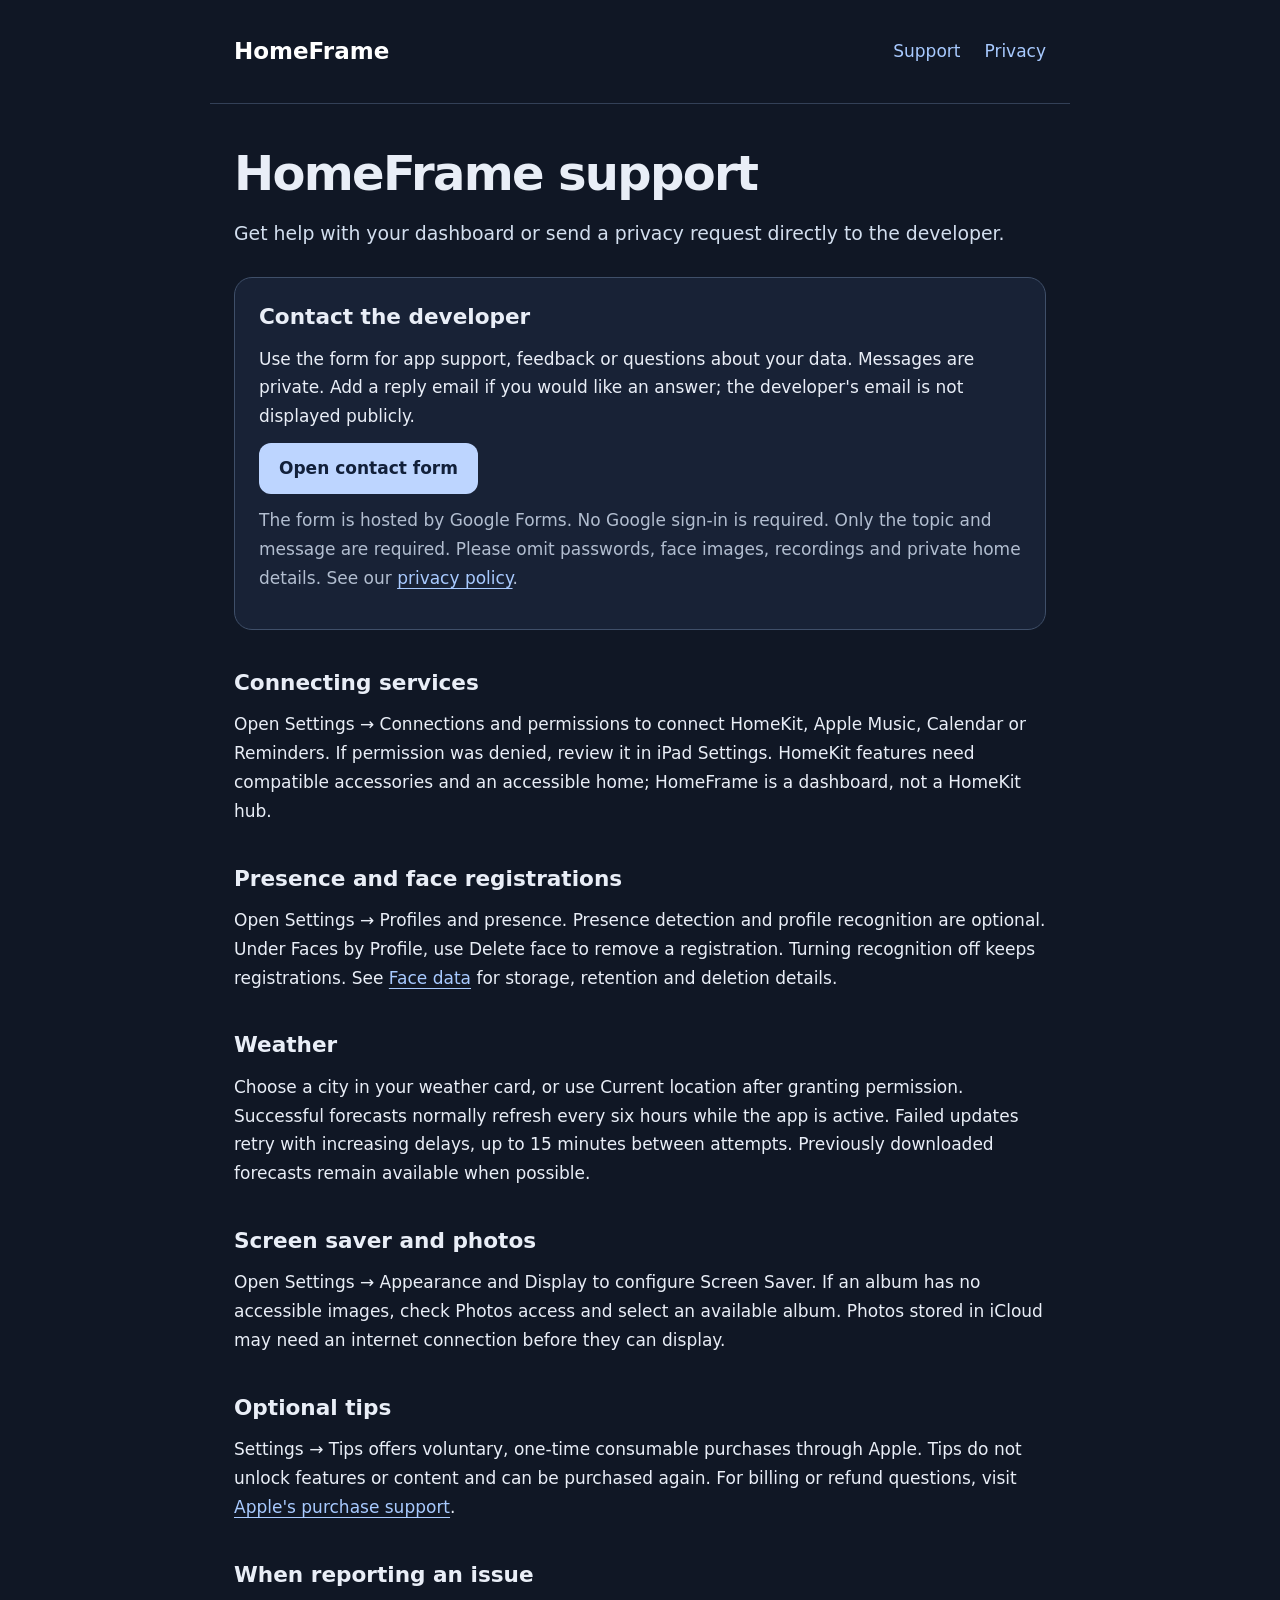
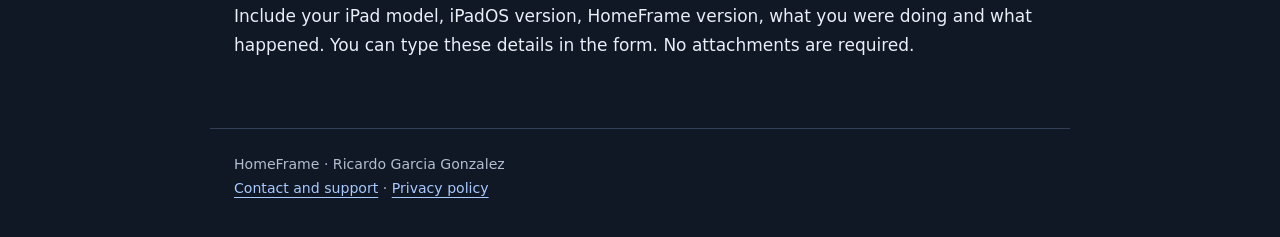
==== support.html @ c03d49c6 "Publish HomeFrame support and privacy pages" ====
<!doctype html>
<html lang="en"><head><meta charset="utf-8"><meta name="viewport" content="width=device-width, initial-scale=1"><meta name="description" content="Contact the HomeFrame developer for support and privacy requests."><meta name="referrer" content="no-referrer"><title>Support — HomeFrame</title><link rel="stylesheet" href="style.css"></head>
<body><a class="skip" href="#main">Skip to content</a><header><a class="brand" href="index.html">HomeFrame</a><nav aria-label="Main navigation"><a href="support.html">Support</a><a href="privacy.html">Privacy</a></nav></header><main id="main"><h1>HomeFrame support</h1><p class="lead">Get help with your dashboard or send a privacy request directly to the developer.</p><section class="panel" aria-labelledby="contact"><h2 id="contact" style="margin-top:0">Contact the developer</h2><p>Use the form for app support, feedback or questions about your data. Messages are private. Add a reply email if you would like an answer; the developer's email is not displayed publicly.</p><p><a class="button" href="https://docs.google.com/forms/d/e/1FAIpQLSfIqt5pIiOFpnubVpettXEY9MA9um4Vb-hvORL7hRM4bUdJjw/viewform" rel="noreferrer">Open contact form</a></p><p class="muted">The form is hosted by Google Forms. No Google sign-in is required. Only the topic and message are required. Please omit passwords, face images, recordings and private home details. See our <a href="privacy.html">privacy policy</a>.</p></section>
<h2>Connecting services</h2><p>Open Settings → Connections and permissions to connect HomeKit, Apple Music, Calendar or Reminders. If permission was denied, review it in iPad Settings. HomeKit features need compatible accessories and an accessible home; HomeFrame is a dashboard, not a HomeKit hub.</p>
<h2>Presence and face registrations</h2><p>Open Settings → Profiles and presence. Presence detection and profile recognition are optional. Under Faces by Profile, use Delete face to remove a registration. Turning recognition off keeps registrations. See <a href="privacy.html#face-data">Face data</a> for storage, retention and deletion details.</p>
<h2>Weather</h2><p>Choose a city in your weather card, or use Current location after granting permission. Successful forecasts normally refresh every six hours while the app is active. Failed updates retry with increasing delays, up to 15 minutes between attempts. Previously downloaded forecasts remain available when possible.</p>
<h2>Screen saver and photos</h2><p>Open Settings → Appearance and Display to configure Screen Saver. If an album has no accessible images, check Photos access and select an available album. Photos stored in iCloud may need an internet connection before they can display.</p>
<h2>Optional tips</h2><p>Settings → Tips offers voluntary, one-time consumable purchases through Apple. Tips do not unlock features or content and can be purchased again. For billing or refund questions, visit <a href="https://reportaproblem.apple.com/">Apple's purchase support</a>.</p>
<h2>When reporting an issue</h2><p>Include your iPad model, iPadOS version, HomeFrame version, what you were doing and what happened. You can type these details in the form. No attachments are required.</p></main><footer>HomeFrame · Ricardo Garcia Gonzalez<br><a href="support.html">Contact and support</a> · <a href="privacy.html">Privacy policy</a></footer></body></html>
---- style.css ----
*{box-sizing:border-box}html{color-scheme:light dark;scroll-behavior:auto}body{margin:0;background:#101725;color:#e9eef7;font:17px/1.7 system-ui,-apple-system,BlinkMacSystemFont,"Segoe UI",sans-serif}a{color:#a8caff;text-underline-offset:4px}a:hover{color:#d8e7ff}a:focus-visible{outline:3px solid #f8d277;outline-offset:5px}header,main,footer{max-width:860px;margin:auto;padding:24px}header{display:flex;justify-content:space-between;gap:24px;align-items:center;border-bottom:1px solid #334057;flex-wrap:wrap}nav{display:flex;gap:24px;flex-wrap:wrap}header a{text-decoration:none;padding:8px 0}.brand{font-weight:750;color:#fff;font-size:23px}main{padding-top:42px;padding-bottom:56px;min-height:65vh}h1{font-size:clamp(2rem,5vw,3rem);line-height:1.15;letter-spacing:-.035em;margin:0 0 16px}h2{font-size:1.35rem;line-height:1.4;margin:38px 0 10px}p,ul{margin:12px 0}.lead{font-size:1.18rem;color:#d3dfef}.muted,footer{color:#b2bed0}.button{display:inline-block;min-height:48px;padding:11px 20px;background:#bdd5ff;color:#12203a!important;border-radius:12px;font-weight:650;text-decoration:none}.panel{border:1px solid #3f4f69;border-radius:18px;padding:24px;margin:28px 0;background:#182236}.links{display:flex;gap:24px;flex-wrap:wrap}footer{font-size:.88rem;border-top:1px solid #334057;padding-bottom:36px}.skip{position:absolute;top:-100px;left:16px;background:#fff;color:#111;padding:12px}.skip:focus{top:12px}li{padding-left:3px;margin:7px 0}strong{color:#fff}@media(max-width:500px){header,main,footer{padding-left:20px;padding-right:20px}.panel{padding:20px}nav{gap:18px}}
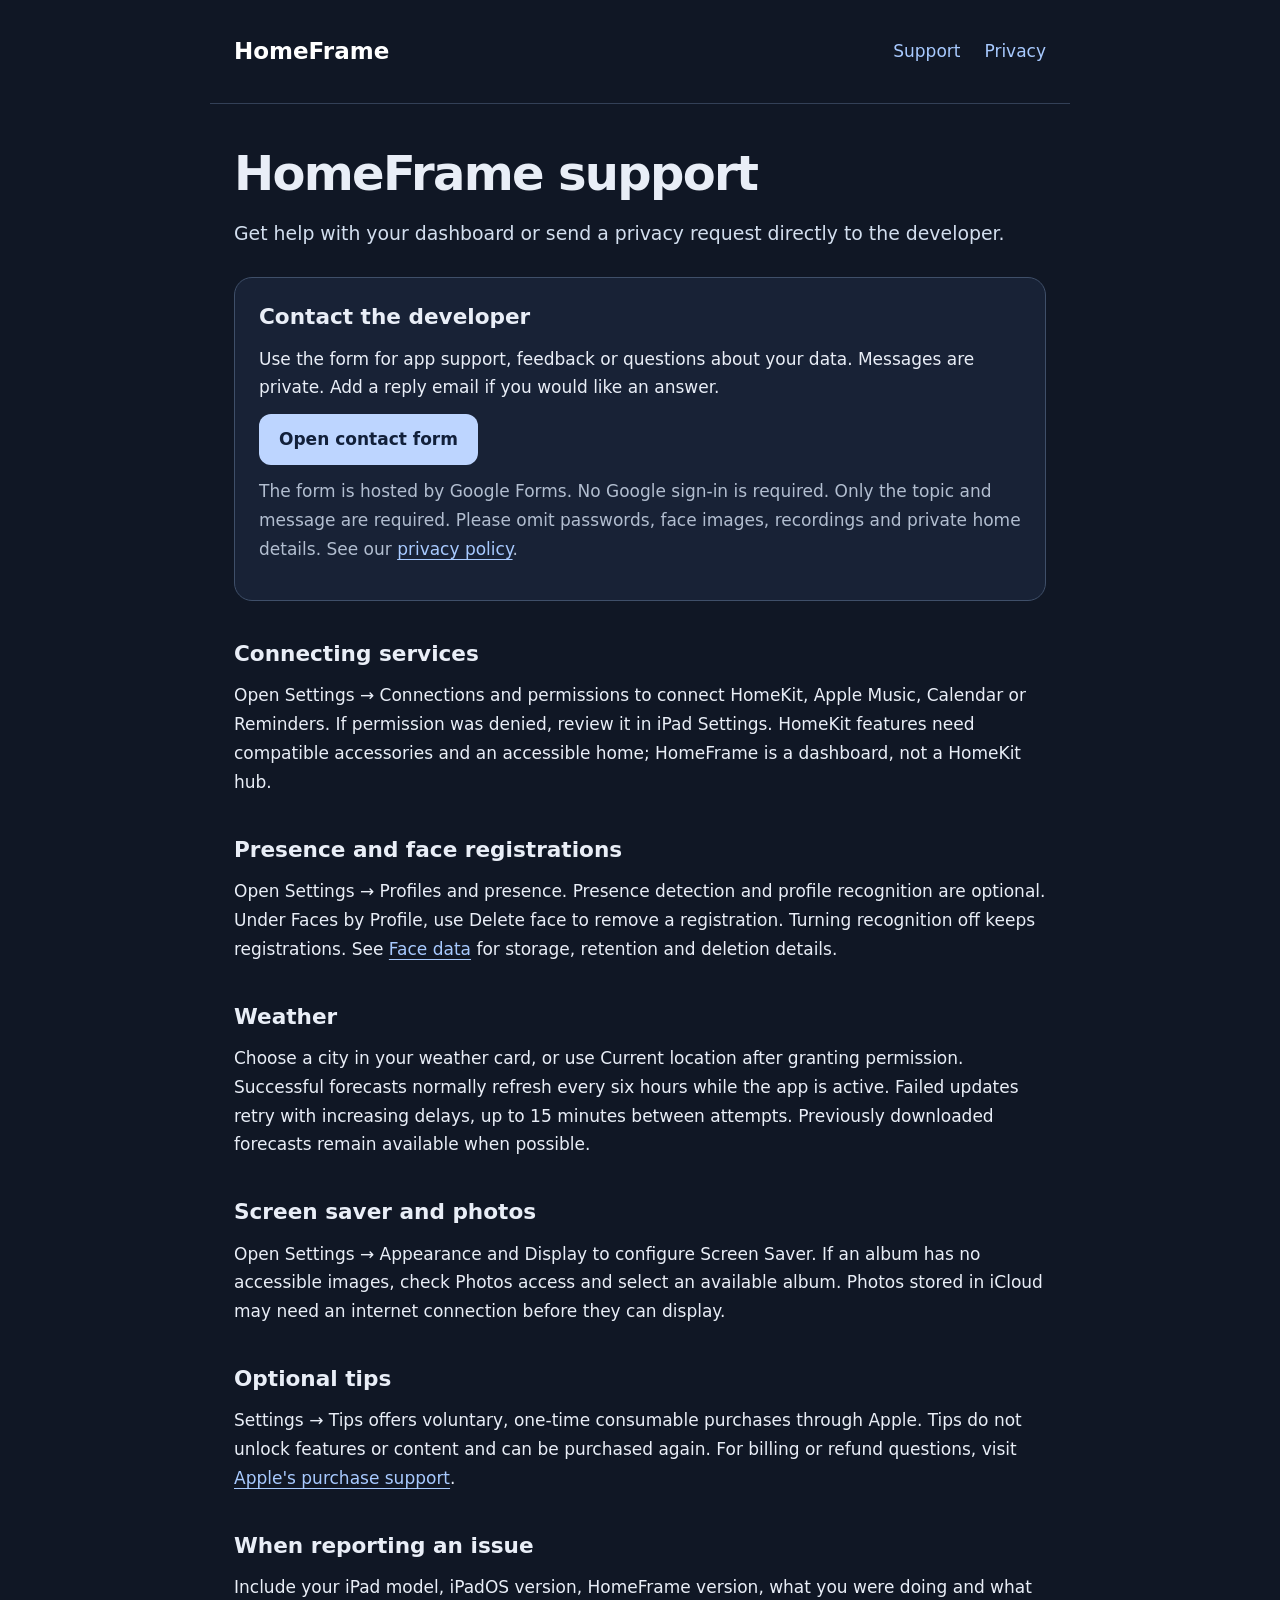
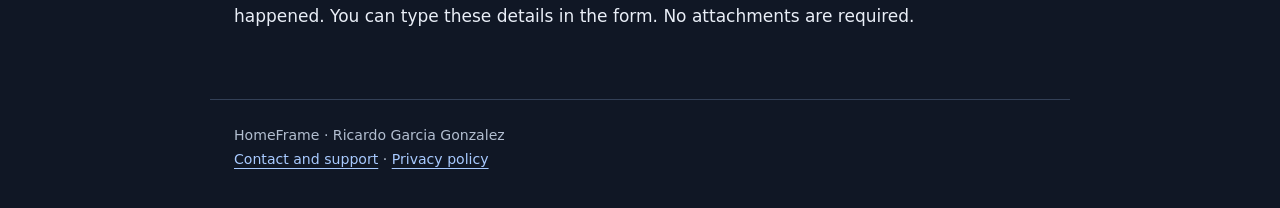
==== commit 9dede04b: "Clarify contact form instructions" ====
--- a/support.html
+++ b/support.html
@@ -1,6 +1,6 @@
 <!doctype html>
 <html lang="en"><head><meta charset="utf-8"><meta name="viewport" content="width=device-width, initial-scale=1"><meta name="description" content="Contact the HomeFrame developer for support and privacy requests."><meta name="referrer" content="no-referrer"><title>Support — HomeFrame</title><link rel="stylesheet" href="style.css"></head>
-<body><a class="skip" href="#main">Skip to content</a><header><a class="brand" href="index.html">HomeFrame</a><nav aria-label="Main navigation"><a href="support.html">Support</a><a href="privacy.html">Privacy</a></nav></header><main id="main"><h1>HomeFrame support</h1><p class="lead">Get help with your dashboard or send a privacy request directly to the developer.</p><section class="panel" aria-labelledby="contact"><h2 id="contact" style="margin-top:0">Contact the developer</h2><p>Use the form for app support, feedback or questions about your data. Messages are private. Add a reply email if you would like an answer; the developer's email is not displayed publicly.</p><p><a class="button" href="https://docs.google.com/forms/d/e/1FAIpQLSfIqt5pIiOFpnubVpettXEY9MA9um4Vb-hvORL7hRM4bUdJjw/viewform" rel="noreferrer">Open contact form</a></p><p class="muted">The form is hosted by Google Forms. No Google sign-in is required. Only the topic and message are required. Please omit passwords, face images, recordings and private home details. See our <a href="privacy.html">privacy policy</a>.</p></section>
+<body><a class="skip" href="#main">Skip to content</a><header><a class="brand" href="index.html">HomeFrame</a><nav aria-label="Main navigation"><a href="support.html">Support</a><a href="privacy.html">Privacy</a></nav></header><main id="main"><h1>HomeFrame support</h1><p class="lead">Get help with your dashboard or send a privacy request directly to the developer.</p><section class="panel" aria-labelledby="contact"><h2 id="contact" style="margin-top:0">Contact the developer</h2><p>Use the form for app support, feedback or questions about your data. Messages are private. Add a reply email if you would like an answer.</p><p><a class="button" href="https://docs.google.com/forms/d/e/1FAIpQLSfIqt5pIiOFpnubVpettXEY9MA9um4Vb-hvORL7hRM4bUdJjw/viewform" rel="noreferrer">Open contact form</a></p><p class="muted">The form is hosted by Google Forms. No Google sign-in is required. Only the topic and message are required. Please omit passwords, face images, recordings and private home details. See our <a href="privacy.html">privacy policy</a>.</p></section>
 <h2>Connecting services</h2><p>Open Settings → Connections and permissions to connect HomeKit, Apple Music, Calendar or Reminders. If permission was denied, review it in iPad Settings. HomeKit features need compatible accessories and an accessible home; HomeFrame is a dashboard, not a HomeKit hub.</p>
 <h2>Presence and face registrations</h2><p>Open Settings → Profiles and presence. Presence detection and profile recognition are optional. Under Faces by Profile, use Delete face to remove a registration. Turning recognition off keeps registrations. See <a href="privacy.html#face-data">Face data</a> for storage, retention and deletion details.</p>
 <h2>Weather</h2><p>Choose a city in your weather card, or use Current location after granting permission. Successful forecasts normally refresh every six hours while the app is active. Failed updates retry with increasing delays, up to 15 minutes between attempts. Previously downloaded forecasts remain available when possible.</p>
